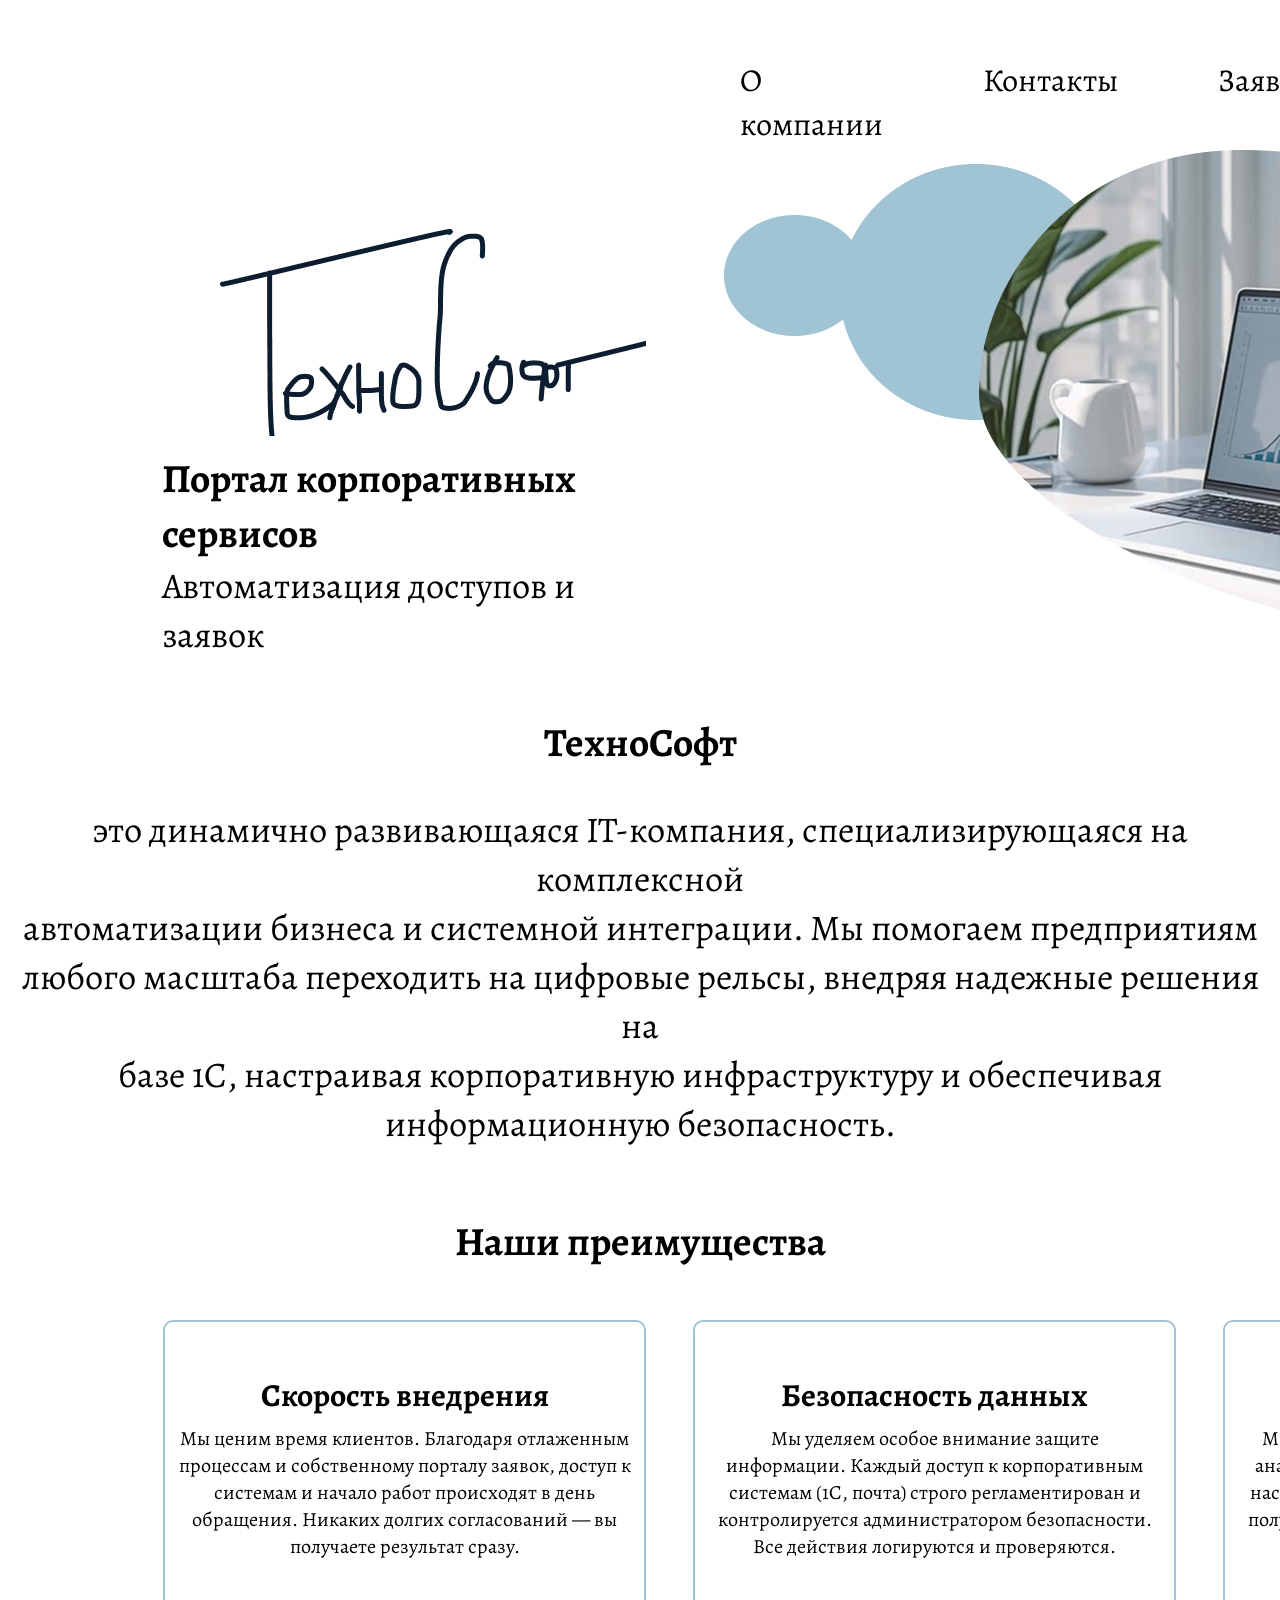
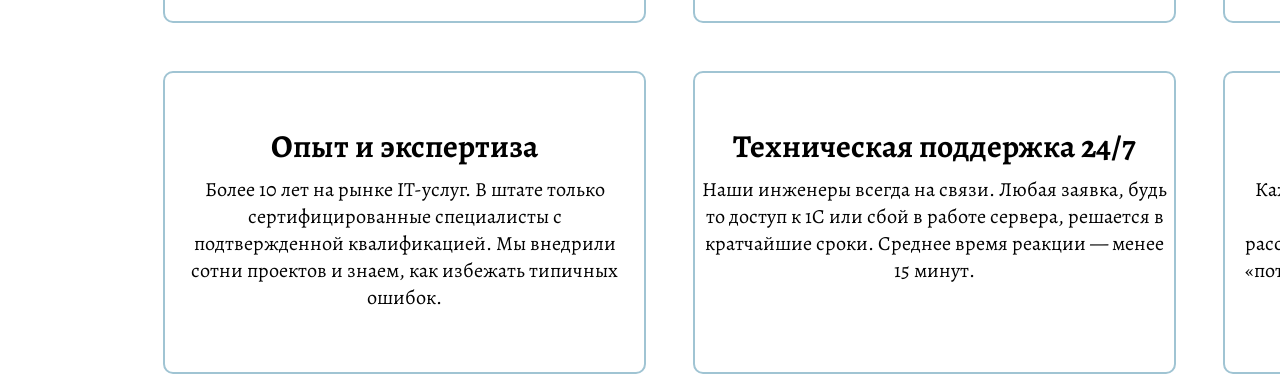
==== index.html @ 6376281f "first commit 16.09" ====
<!DOCTYPE html>
<html lang="en">
<head>
    <link rel="stylesheet" href="style.css">
    <meta charset="UTF-8">
    <meta name="viewport" content="width=device-width, initial-scale=1.0">
    <title>Document</title>
</head>
<body>

    <header class="hed"> <!--начало хедера, вариант 1-->
<div class="knop1"> <a href=""> О компании </a> </div>
<div class="knop2"> <a href=""> Контакты </a> </div>
<div class="knop3"> <a href="" > Заявки </a> </div>

<div class="fon_knop4"> <div class="knop4" style="color: #FFFFFF;"> <a href=""class="a_kn"> Вход/Регистрация </a> </div></div> <!--кнопка регистрации-->
    </header> <!--конец хедера, вариант 1-->

    <div class="blok_1"> <!--начало 1 блока-->
        
        <div class="blok1_rod_logo"> <!--начало родителя блока с лого-->
<div class="logo"> </div> <!--логотип-->
<div class="zagol1"> <b> Портал корпоративных сервисов </b></div>
<div class="tex_avtoriz">Автоматизация доступов и заявок</div>
 </div> <!--конец родителя блока с лого-->
          <div class="dekor_1_bloka"></div>
    </div> <!--конец 1 блока-->
    

    <div class="blok_2"> <!--начало 2 блока-->
        <div class="zag_2_bloka text_40p" > <b>ТехноСофт</b></div> 
        <div class="tex_opisanie text_36p "> это динамично развивающаяся IT-компания, специализирующаяся на комплексной <br> автоматизации бизнеса и системной интеграции. Мы помогаем предприятиям <br> любого масштаба переходить на цифровые рельсы, внедряя надежные решения на <br> базе 1С, настраивая корпоративную инфраструктуру и обеспечивая <br> информационную безопасность.</div>
    </div> <!--конец 2 блока-->

    <div class="blok_3"> <!--начало 3 блока-->
        <div class="zag_3_bloka text_40p"> <b>Наши преимущества</b> </div>

        <div class="roditel_1_blok3_for_bloks"> <!--начало родителя для 1 сторочки блока-->

            <div class="plashka_advantages"> <!--начало блока преимущества(те что маленькие)-->
                <div class="zag_pladh text_32p"> <b>Скорость внедрения</b></div>
                <div class="text_plash text_20p"> Мы ценим время клиентов. Благодаря отлаженным <br> процессам и собственному порталу заявок, доступ к <br> системам и начало работ происходят в день <br>обращения. Никаких долгих согласований — вы <br>получаете результат сразу.</div>
            </div><!--конец блока преимущества(те что маленькие)-->

             <div class="plashka_advantages"> <!--начало блока преимущества(те что маленькие)-->
                <div class="zag_pladh text_32p"> <b>Безопасность данных</b></div>
                <div class="text_plash text_20p"> Мы уделяем особое внимание защите <br> информации. Каждый доступ к корпоративным <br> системам (1С, почта) строго регламентирован и <br> контролируется администратором безопасности. <br> Все действия логируются и проверяются.</div>
            </div><!--конец блока преимущества(те что маленькие)-->

             <div class="plashka_advantages"> <!--начало блока преимущества(те что маленькие)-->
                <div class="zag_pladh text_32p"> <b>Индивидуальный подход</b></div>
                <div class="text_plash text_20p"> Мы не продаем «коробочные» решения. Наши <br>аналитики изучают бизнес-процессы клиента и <br>настраивают систему под конкретные задачи. Вы <br>получаете инструмент, который работает именно <br>так, как нужно вам.</div>
            </div><!--конец блока преимущества(те что маленькие)-->

             </div> <!--конец родителя для 1 сторочки блока-->

              <div class="roditel_1_blok3_for_bloks"> <!--начало родителя для 2 сторочки блока-->

            <div class="plashka_advantages"> <!--начало блока преимущества(те что маленькие)-->
                <div class="zag_pladh text_32p"> <b>Опыт и экспертиза</b></div>
                <div class="text_plash text_20p"> Более 10 лет на рынке IT-услуг. В штате только<br> сертифицированные специалисты с <br>подтвержденной квалификацией. Мы внедрили <br>сотни проектов и знаем, как избежать типичных<br> ошибок.</div>
            </div><!--конец блока преимущества(те что маленькие)-->

             <div class="plashka_advantages"> <!--начало блока преимущества(те что маленькие)-->
                <div class="zag_pladh text_32p"> <b>Техническая поддержка 24/7</b></div>
                <div class="text_plash text_20p"> Наши инженеры всегда на связи. Любая заявка, будь <br>то доступ к 1С или сбой в работе сервера, решается в <br>кратчайшие сроки. Среднее время реакции — менее <br>15 минут.</div>
            </div><!--конец блока преимущества(те что маленькие)-->

             <div class="plashka_advantages"> <!--начало блока преимущества(те что маленькие)-->
                <div class="zag_pladh text_32p"> <b>Прозрачность и контроль</b></div>
                <div class="text_plash text_20p"> Каждый этап работы фиксируется в системе. Вы <br>всегда видите статус заявки: создана, на<br> рассмотрении, одобрена или отклонена. Никаких <br>«потерянных» писем и звонков — только четкий и <br>понятный процесс.</div>
            </div><!--конец блока преимущества(те что маленькие)-->
            
             </div> <!--конец родителя для 2 сторочки блока-->
    </div><!--конец 3 блока-->

</body>
<script src="./script.js"></script>
</html>
---- style.css ----
body{margin: 0;}
@font-face {
    font-family: 'Alegreya' ;
    src: url(./font/Alegreya/Alegreya.ttf);
}
.text_20p{font-family: 'Alegreya'; font-size: 20px;}
.text_24p{font-family: 'Alegreya'; font-size: 24px;}
.text_32p{font-family: 'Alegreya'; font-size: 32px;}
.text_36p{font-family: 'Alegreya'; font-size: 36px;}
.text_40p{font-family: 'Alegreya'; font-size: 40px;}
.text_48p{font-family: 'Alegreya'; font-size: 48px;}


/* div{border: solid 1px; } */
a{ color: black; text-decoration: none;}

/*начало хедера*/
.hed{width: 100%; height: 150px; display: flex;}
.knop1{font-family: 'Alegreya'; font-size: 32px; margin-left: 740px; margin-top: 58px;}
.knop2{font-family: 'Alegreya'; font-size: 32px;margin-left: 100px;margin-top: 58px;}
.knop3{font-family: 'Alegreya'; font-size: 32px;margin-left: 100px;margin-top: 58px;}
.knop4{font-family: 'Alegreya'; font-size: 32px; text-align: center; text-color: #FFFFFF;}
.fon_knop4{width: 328px; height: 44px; border-radius: 12px;margin-left: 100px;margin-top: 58px; background-color: #163658;}
.a_kn{color: #FFFFFF;}
/*конец хедера*/

/*начало 1 блока*/
.blok_1{display: flex; width: 100%; height: 600px;}
.logo{width: 426px; height: 207px; background-image: url(./img_main/logo_TexnoSoft.png); margin-top: 79px; margin-left: 220px; }
.zagol1{font-family:'Alegreya'; font-size: 40px; margin-top: 15px; margin-left: 162px;}
.tex_avtoriz{font-family:'Alegreya'; font-size: 36px;  margin-left: 162px;}
.dekor_1_bloka{margin-left: 78px; width: 1059px; height: 562px; background-image: url(./img_main/dekor_img_kopmp\ \(1\).png);} 

/*конец 1 блока*/

/*начало 2 блока*/
.zag_2_bloka{text-align: center;  z-index: -1; position: relative;bottom: 35px;}
.tex_opisanie{text-align: center;}
/*конец 2 блока*/

/*начало 3 блока*/
.zag_3_bloka{text-align: center; margin-top: 66px; }
.roditel_1_blok3_for_bloks{ margin-left: 116px; margin-top: 51px; width: 1590px; height: 300px; display: flex;}
.plashka_advantages{width: 500px; height: 299px; border: solid 2px #A0C4D3; border-radius: 10px; margin-left: 47px;} 
.zag_pladh{margin-top: 51px; text-align: center;}
.text_plash{margin-top: 8px; text-align: center;}
/*конец 3 блока*/
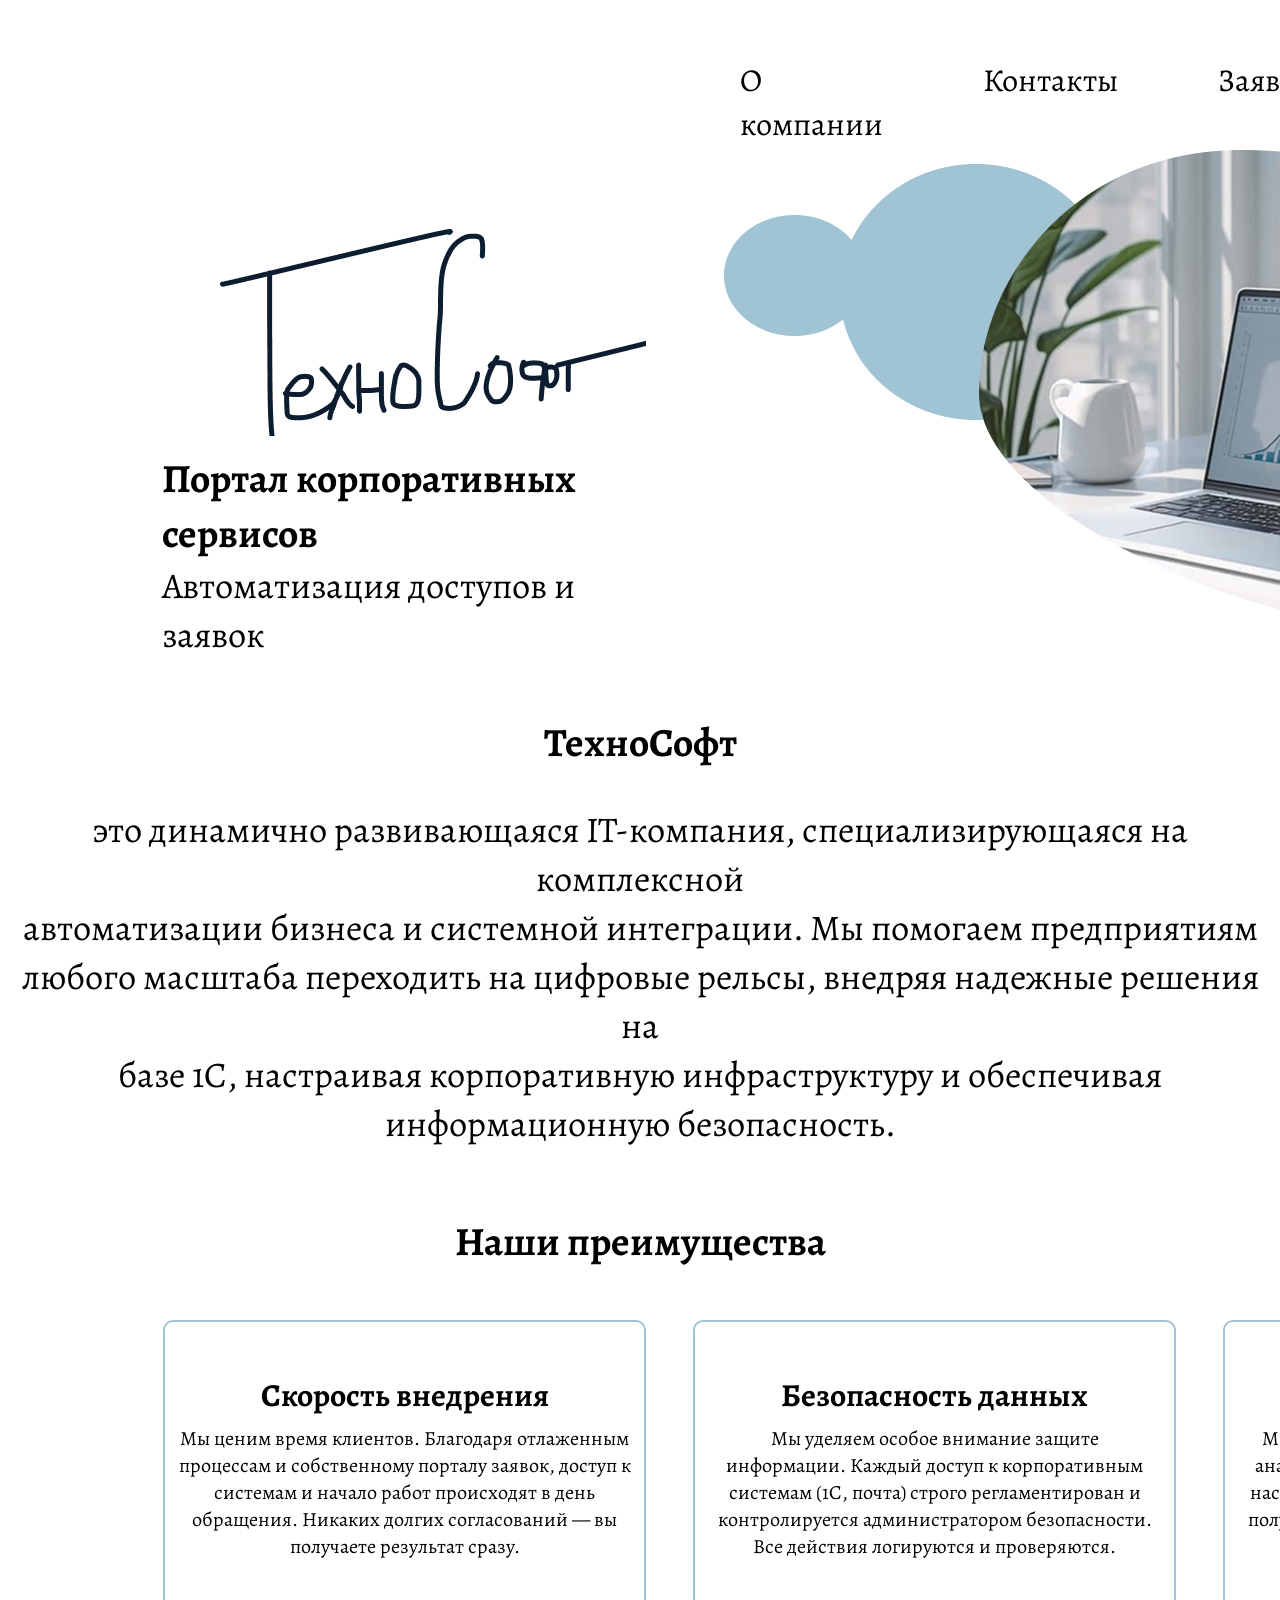
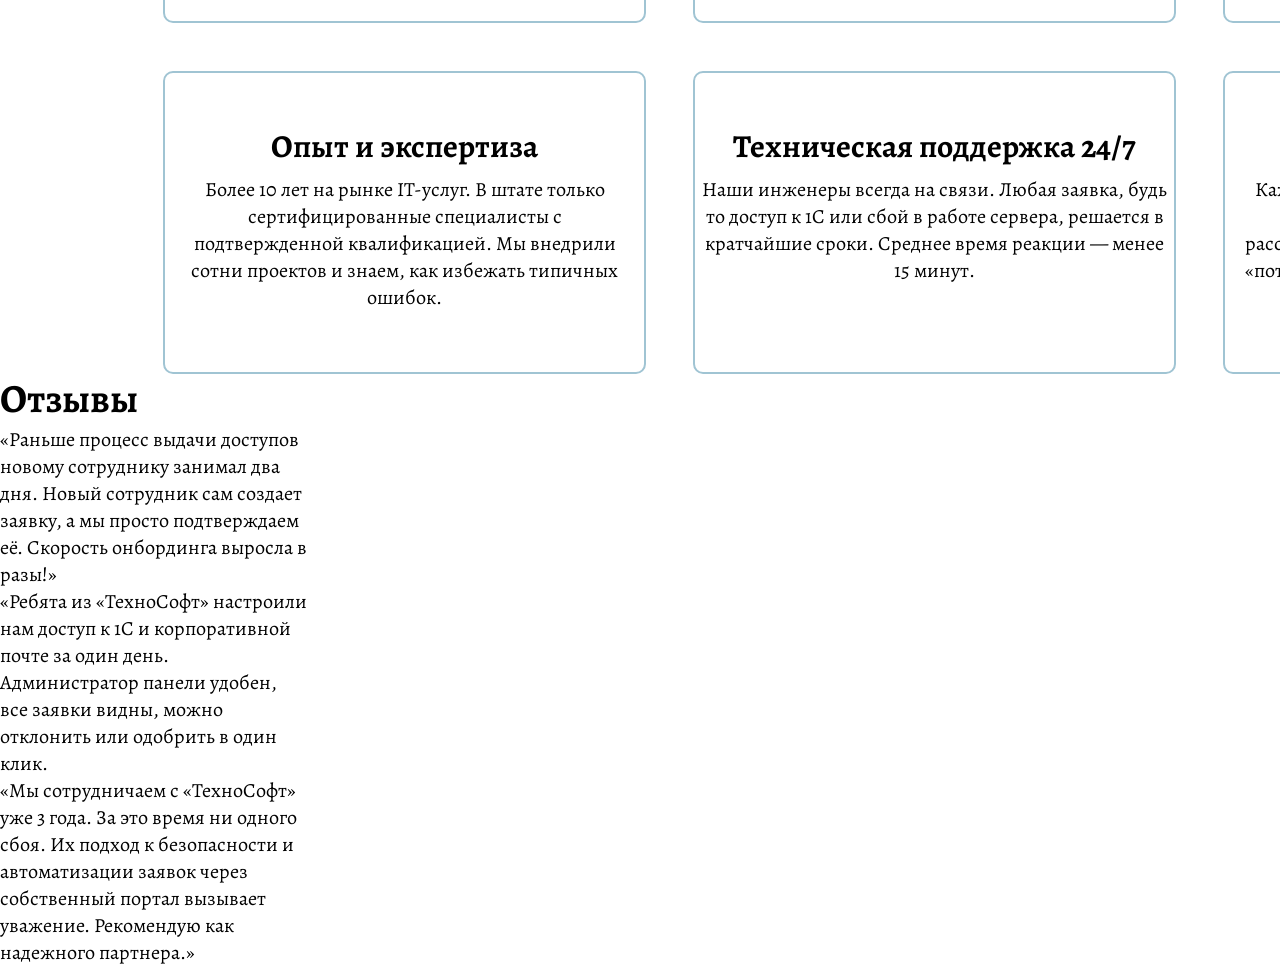
==== commit 46c9f2a9: "я тупик, больше не выжила из себя" ====
--- a/index.html
+++ b/index.html
@@ -74,6 +74,46 @@
              </div> <!--конец родителя для 2 сторочки блока-->
     </div><!--конец 3 блока-->
 
+    <div class="blok_4"> <!--начало 4 блока-->
+<div class="zag_4bloka text_40p"> <b>Отзывы</b></div>
+
+<div class="rod_for_otziv"> <!--начало родителя для отзывов-->
+
+    <div class="kart_otziv"> <!--начало карточки отзыва-->
+
+        <div class="vverx_otziv"> <!-- начало вверхняя часть карточки(родитель аватарки)-->
+            <div class="kryg_avatar"> </div>
+        </div><!--конец вверхняя часть карточки(родитель аватарки)-->
+
+        <div class="text_otziv text_20p"> «Раньше процесс выдачи доступов <br> новому сотруднику занимал два <br>  дня. Новый сотрудник сам создает <br> заявку, а мы просто подтверждаем <br> её. Скорость онбординга выросла в <br> разы!»</div>
+    </div><!--конец карточки отзыва-->
+
+
+
+    <div class="kart_otziv"> <!--начало карточки отзыва-->
+
+        <div class="vverx_otziv"> <!-- начало вверхняя часть карточки(родитель аватарки)-->
+            <div class="kryg_avatar"> </div>
+        </div><!--конец вверхняя часть карточки(родитель аватарки)-->
+
+        <div class="text_otziv text_20p"> «Ребята из «ТехноСофт» настроили <br> нам доступ к 1С и корпоративной <br> почте за один день. <br> Администратор панели удобен, <br> все заявки видны, можно <br> отклонить или одобрить в один <br> клик.</div>
+    </div><!--конец карточки отзыва-->
+
+<div class="kart_otziv"> <!--начало карточки отзыва-->
+        <div class="vverx_otziv"> <!-- начало вверхняя часть карточки(родитель аватарки)-->
+            <div class="kryg_avatar"> </div>
+        </div><!--конец вверхняя часть карточки(родитель аватарки)-->
+
+        <div class="text_otziv text_20p">«Мы сотрудничаем с «ТехноСофт» <br>уже 3 года. За это время ни одного <br> сбоя. Их подход к безопасности и <br> автоматизации заявок через <br> собственный портал вызывает <br> уважение. Рекомендую как <br>надежного партнера.»</div>
+    </div><!--конец карточки отзыва-->
+
+</div><!--конец родителя для отзывов-->
+    </div> <!--конец 4 блока-->
+
+    <footer class="fyt"> <!--начало футера-->
+
+    </footer> <!-- конец футера-->
+
 </body>
 <script src="./script.js"></script>
 </html>
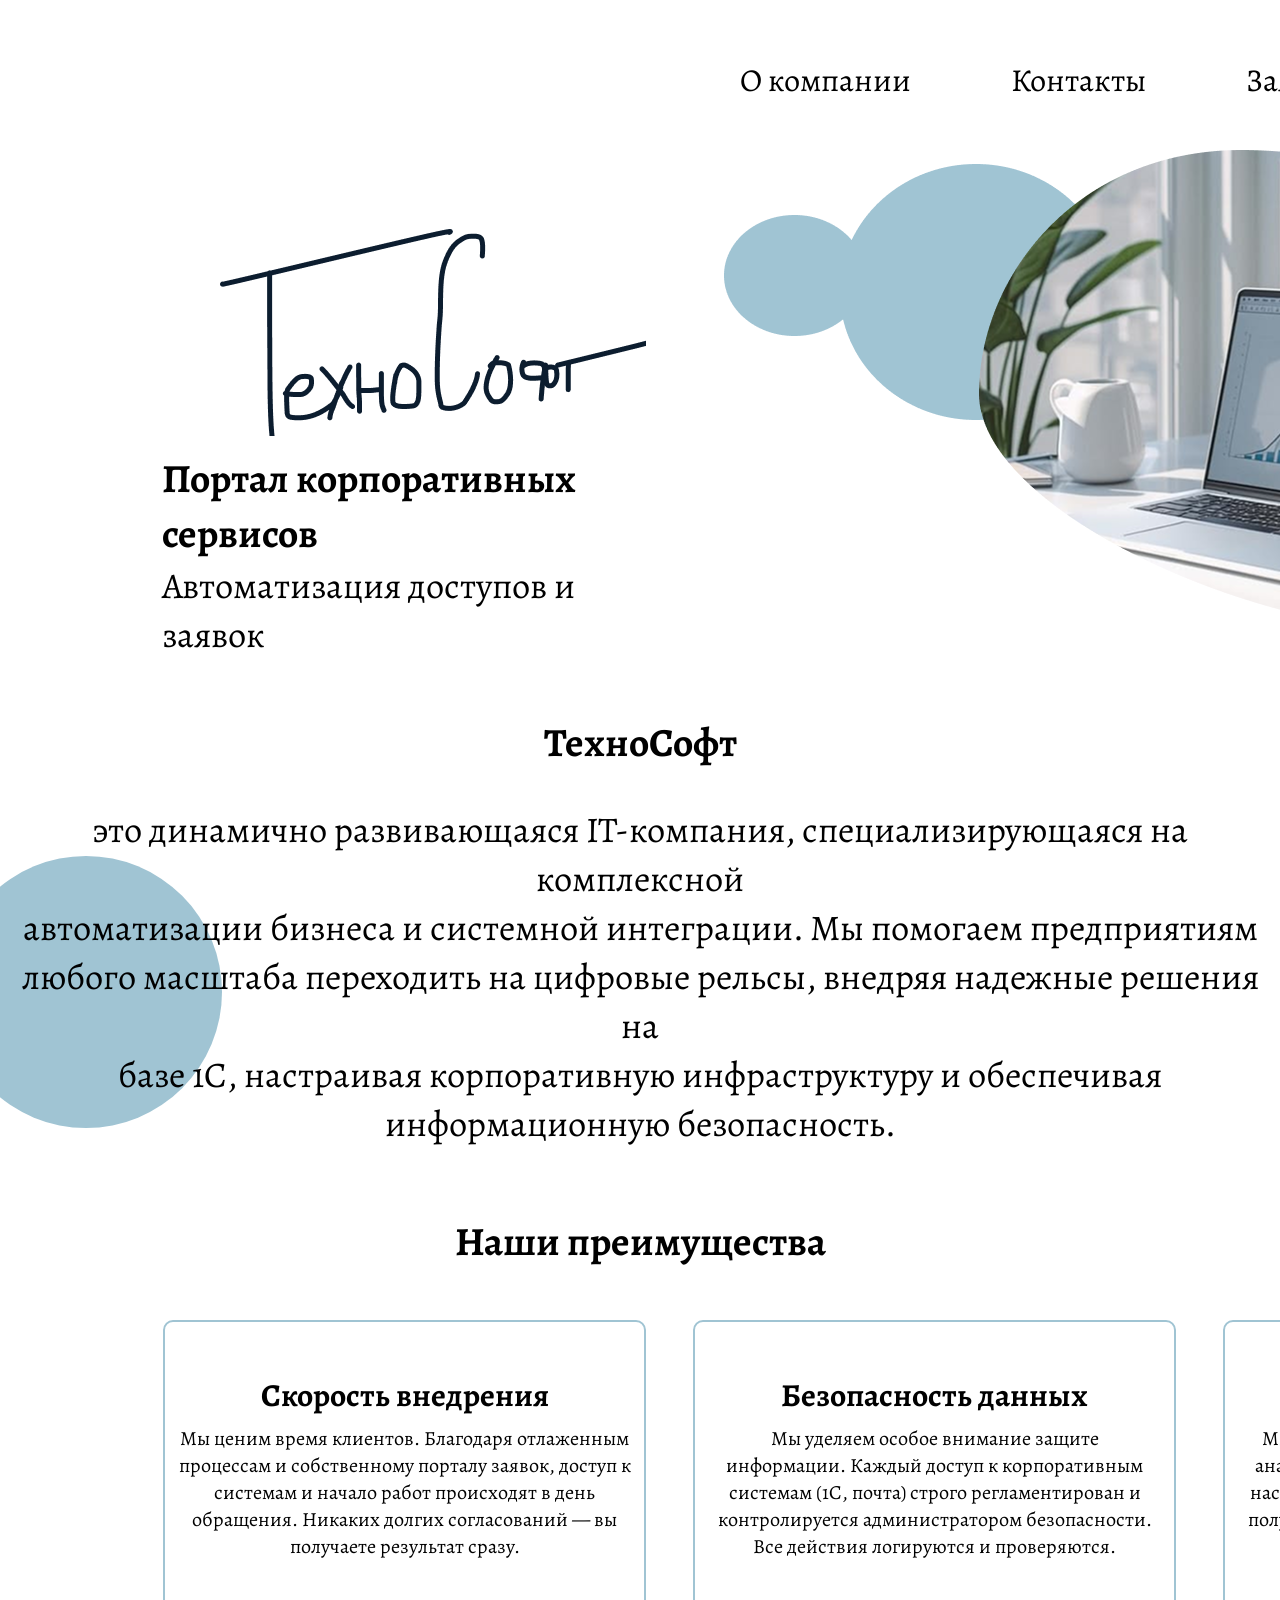
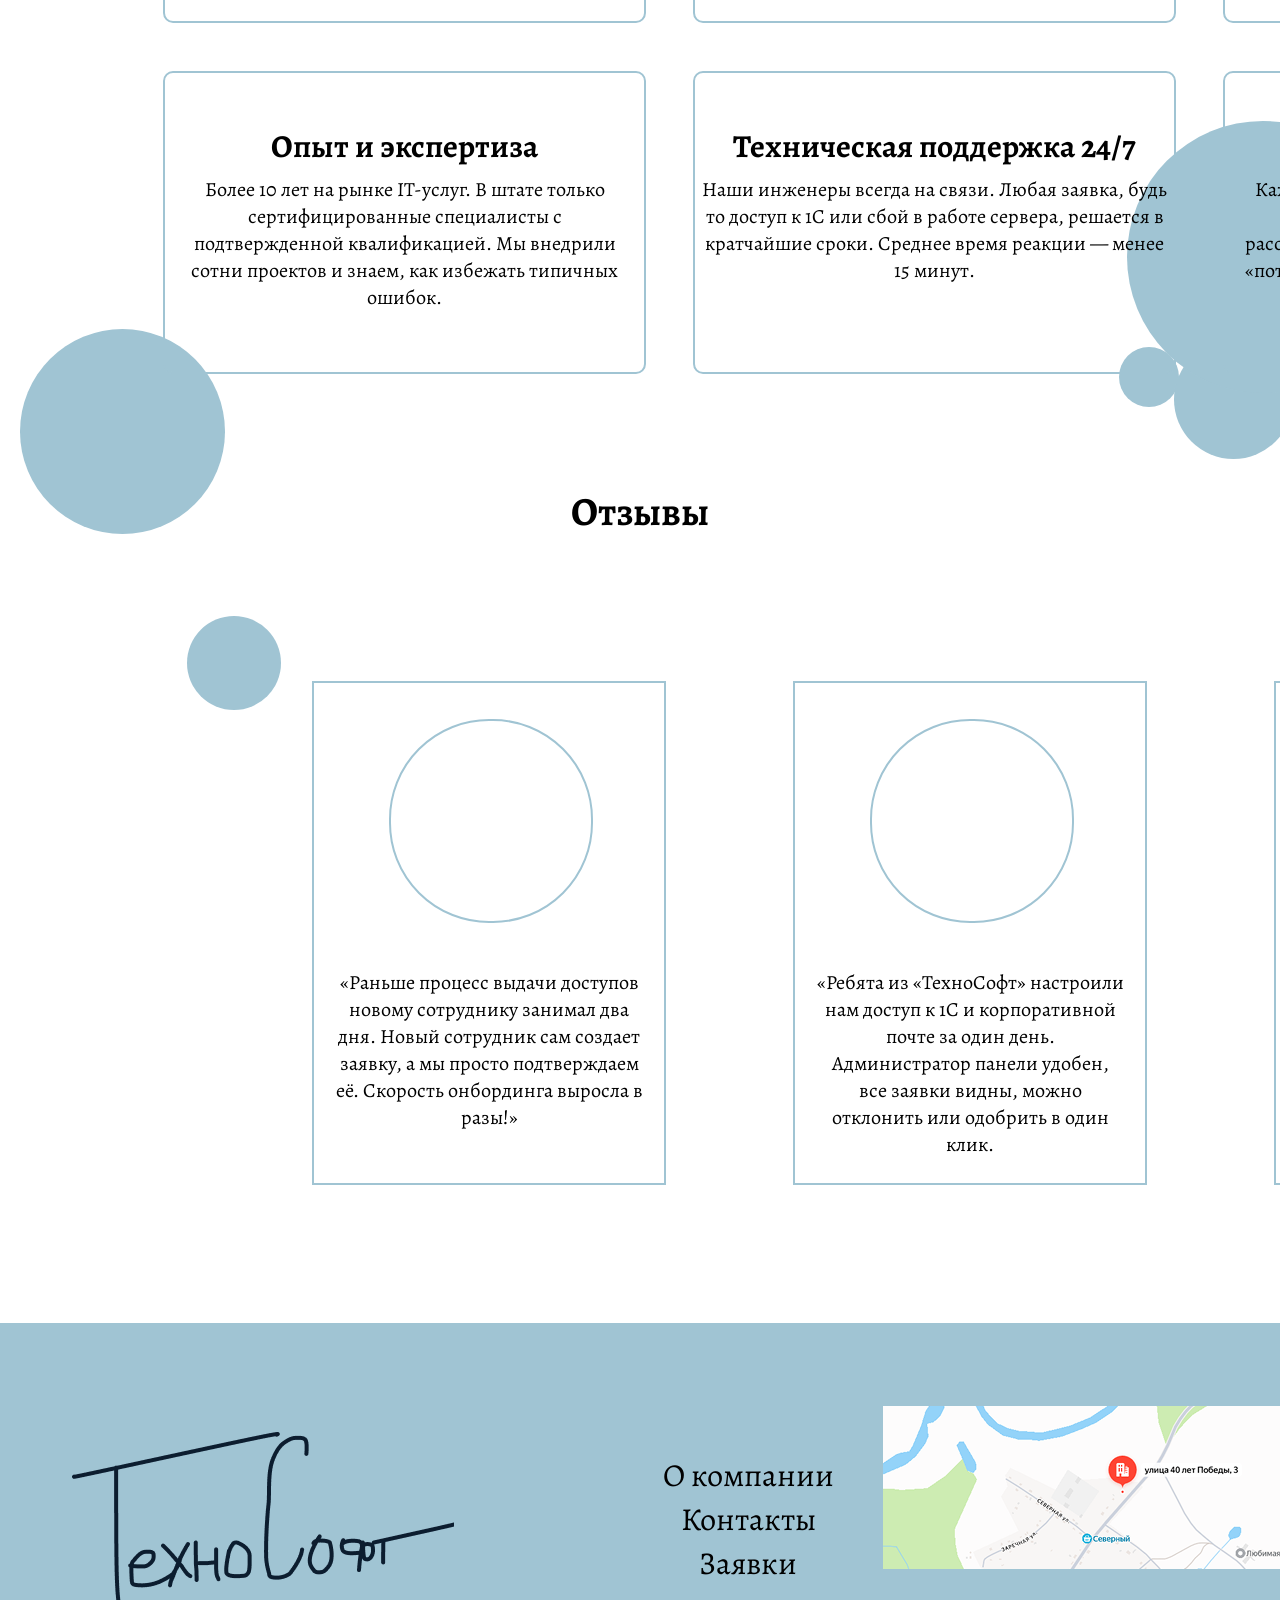
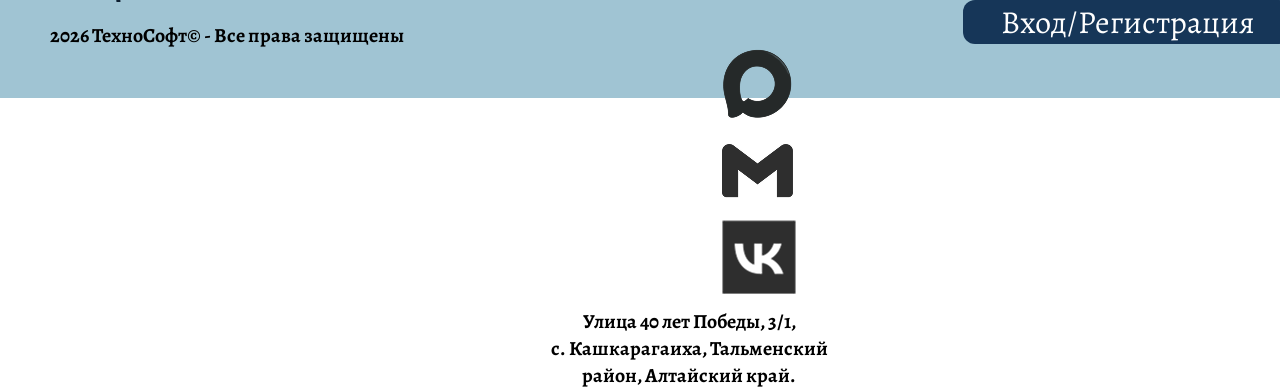
==== commit 2027dcbc: "готова главная" ====
--- a/index.html
+++ b/index.html
@@ -110,9 +110,48 @@
 </div><!--конец родителя для отзывов-->
     </div> <!--конец 4 блока-->
 
+<!--начало декора-->
+<div class="kryg1 kryg_dekor"></div>
+<div class="kryg2 kryg_dekor"></div>
+<div class="kryg3 kryg_dekor"></div>
+<div class="kryg4 kryg_dekor"></div>
+<div class="kryg5 kryg_dekor"></div>
+<div class="kryg6 kryg_dekor"></div>
+<div class="kryg7 kryg_dekor"></div>
+<!--конец декора-->
+
     <footer class="fyt"> <!--начало футера-->
 
+<div class="blok_1_foot"> <!--1 блок футера-->
+ <a href=""><div class="logo_foot"></div></a>
+<div class="podpis_foot text_20p"> <b>2026 ТехноСофт© - Все права защищены</b></div>
+</div> <!--1 блок футера конец-->
+
+<div class="blok_2foot"> <!--2 блок футера-->
+
+    <div class="for_knop_foot"> <!--начало дива для кнопок футера-->
+    <div class="knop_foot1 "> <a href="" class="text_32p"> О компании</a> </div>
+    <div class="knop_foot1 "> <a href="" class="text_32p"> Контакты</a> </div>
+    <div class="knop_foot1 "> <a href="" class="text_32p"> Заявки</a> </div>
+    </div> <!--конец дива для кнопок футера-->
+
+    
+    <div class="for_cot-cet_foot"> <!--начало родителя для сотсетей во втором блоке-->
+<a href=""> <div class="logo_max"> </div></a>
+<a href=""> <div class="logo_pocht"> </div></a>
+<a href=""> <div class="logo_vk"> </div></a>
+    </div><!--конец родителя для сотсетей во втором блоке-->
+    <div class="text_20p text_foot2"> <b>Улица 40 лет Победы, 3/1, с. Кашкарагаиха, Тальменский район, Алтайский край.</b></div>
+</div> <!--2 блок футера конец-->
+
+<div class="blok_3foot"> <!--3 блок футера-->
+    <div class="karta_foot"></div>
+<div class="fon_knop_foot"> <div class="knop4" style="color: #FFFFFF;"> <a href=""class="a_kn"> Вход/Регистрация </a> </div></div> <!--кнопка регистрации-->
+</div> <!--3 блок футера конец-->
+
     </footer> <!-- конец футера-->
+
+
 
 </body>
 <script src="./script.js"></script>
--- a/style.css
+++ b/style.css
@@ -1,4 +1,4 @@
-body{margin: 0;}
+body{margin: 0;  overflow-x: hidden;}
 @font-face {
     font-family: 'Alegreya' ;
     src: url(./font/Alegreya/Alegreya.ttf);
@@ -10,16 +10,16 @@
 .text_40p{font-family: 'Alegreya'; font-size: 40px;}
 .text_48p{font-family: 'Alegreya'; font-size: 48px;}
 
-
-/* div{border: solid 1px; } */
+/* 
+div{border: solid 1px; } */
 a{ color: black; text-decoration: none;}
 
 /*начало хедера*/
-.hed{width: 100%; height: 150px; display: flex;}
+.hed{width: 1920px; height: 150px; display: flex;}
 .knop1{font-family: 'Alegreya'; font-size: 32px; margin-left: 740px; margin-top: 58px;}
 .knop2{font-family: 'Alegreya'; font-size: 32px;margin-left: 100px;margin-top: 58px;}
 .knop3{font-family: 'Alegreya'; font-size: 32px;margin-left: 100px;margin-top: 58px;}
-.knop4{font-family: 'Alegreya'; font-size: 32px; text-align: center; text-color: #FFFFFF;}
+.knop4{font-family: 'Alegreya'; font-size: 32px; text-align: center; }
 .fon_knop4{width: 328px; height: 44px; border-radius: 12px;margin-left: 100px;margin-top: 58px; background-color: #163658;}
 .a_kn{color: #FFFFFF;}
 /*конец хедера*/
@@ -44,4 +44,46 @@
 .plashka_advantages{width: 500px; height: 299px; border: solid 2px #A0C4D3; border-radius: 10px; margin-left: 47px;} 
 .zag_pladh{margin-top: 51px; text-align: center;}
 .text_plash{margin-top: 8px; text-align: center;}
-/*конец 3 блока*/+/*конец 3 блока*/
+
+/*начало 4 блока*/
+.zag_4bloka{margin-top: 113px; text-align: center;}
+
+.rod_for_otziv{width: 1108; height: 642px; display: flex; margin-top: 142px; margin-left: 185px;}
+.kart_otziv{width: 350px; height: 500px; border: solid 2px #A0C4D3; margin-left: 127px;}
+.vverx_otziv{width: 350px; height: 250px;}
+.kryg_avatar{width: 200px; height: 200px; border-radius: 100px; border: solid 2px #A0C4D3; margin-top: 36px; margin-left: 75px;}
+.text_otziv{text-align: center;}
+/*конец 4 блока*/
+
+/*начало футера*/
+.fyt{width: 100%; height: 375px; background-color:#A0C4D3; display: flex;}
+
+.blok_1_foot{width: 513px; height: 375px;}
+.logo_foot{width: 382px; height: 170px; background-image: url(./img_main/logo_footer.png); margin-top: 109px; margin-left: 72px;}
+.podpis_foot {text-align: center; margin-top: 20px;}
+
+.blok_2foot{width: 841px; height: 375px; display: flex; flex-wrap: wrap;}
+.for_knop_foot{width: 180px; height: 151px; margin-top: 130px; margin-left: 204px;}
+.knop_foot1{text-align: center;}
+
+.for_cot-cet_foot{width: 115px; height: 273px; margin-left: 246px; margin-top: 31px;}
+.logo_max{width: 70px; height: 70px; background-image: url(./img_main/max_logo.png); margin-top: 14px; margin-left: 22px;}
+.logo_pocht{width: 72px; height: 54px; background-image: url(./img_main/logo_xz.png);  margin-top: 25px; margin-left: 22px;}
+.logo_vk{width: 74px; height: 74px; background-image: url(./img_main/logo_vk.png); margin-top: 22px; margin-left: 22px;}
+.text_foot2{ text-align: center; margin-left: 86px;}
+
+.blok_3foot{width: 562px; height: 375px; }
+.karta_foot{margin-left: 45px; margin-top: 83px; width: 473px; height: 163px; background-image: url(./img_main/karta.png);}
+.fon_knop_foot{width: 328px; height: 44px; border-radius: 12px;margin-left: 125px;margin-top: 31px; background-color: #163658;}
+/*конец футера*/
+
+/*декоративные кружки*/
+.kryg_dekor{border-radius: 50%; background-color: #A0C4D3;}
+.kryg1{width: 272px; height: 272px; z-index: -1; position: absolute; top: 856px; left: -50px;}
+.kryg2{width: 94px; height: 94px; z-index: -1; position: absolute; top: 1161px; left: 1651px;}
+.kryg3{width: 205px; height: 205px; z-index: -1; position: absolute;top: 1929px; left: 20px;}
+.kryg4{width: 60px; height: 60px; z-index: -1; position: absolute; top: 1947px; left: 1119px;}
+.kryg5{width: 119px; height: 119px; z-index: -1; position: absolute;top: 1940px; left: 1174px;}
+.kryg6{width: 272px; height: 272px; z-index: -1; position: absolute;top: 1721px; right: -119px;}
+.kryg7{width: 94px; height: 94px; z-index: -1; position: absolute;top: 2216px; left: 187px;}
